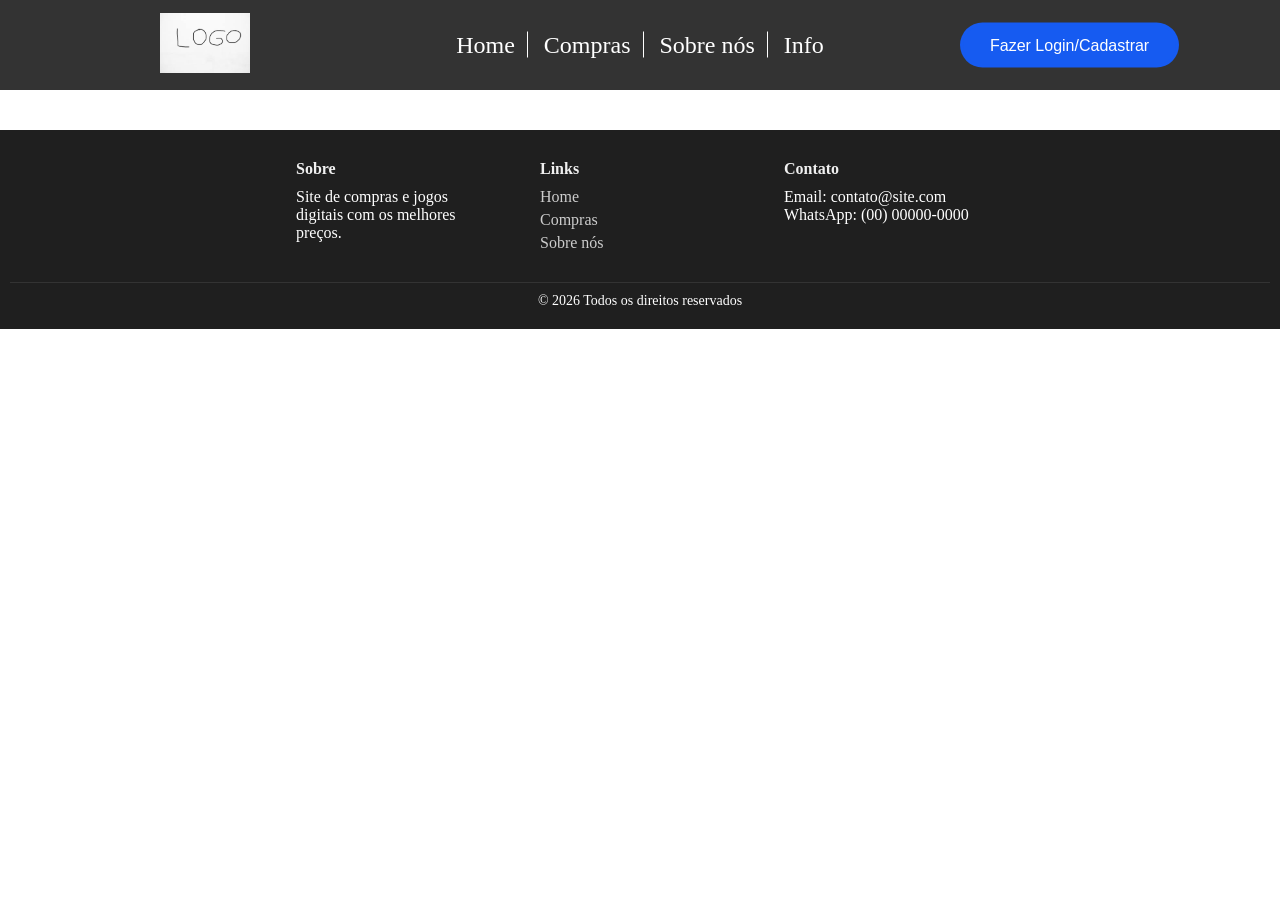
==== html/index.html @ 21523454 "footer" ====
<!DOCTYPE html>
<html lang="pt-br">
<head>
    <meta charset="UTF-8">
    <meta name="viewport" content="width=device-width, initial-scale=1.0">
    <title>Document</title>
    <link rel="stylesheet" href="../style/style-header.css">
    <link rel="stylesheet" href="../style/style-index.css">
    <link rel="stylesheet" href="../style/html-footer.css">

</head>
<body>

    <header class="topo">
        <div class="logo">
            <img src="../img/image.png" alt="">
        </div>
        <nav>
            <ul class="menu">
                <li><a href="index.html">Home</a></li>
                <li><a href="catalogo.html">Compras</a></li>
                <li><a href="">Sobre nós</a></li>
                <li><a href="">Info</a></li>
            </ul>
        </nav>
        <button class="bt" onclick="window.location='login-cadastro.html'">Fazer Login/Cadastrar</button>

    </header>
    <main></main>
    <footer class="footer">
    <div class="footer-container">
        <div class="footer-bloco">
            <h3>Sobre</h3>
            <p>Site de compras e jogos digitais com os melhores preços.</p>
        </div>

        <div class="footer-bloco">
            <h3>Links</h3>
            <a href="./index.html">Home</a>
            <a href="./catalogo.html">Compras</a>
            <a href="#">Sobre nós</a>
        </div>

        <div class="footer-bloco">
            <h3>Contato</h3>
            <p>Email: contato@site.com</p>
            <p>WhatsApp: (00) 00000-0000</p>
        </div>
    </div>

    <div class="footer-bottom">
        <p>© 2026 Todos os direitos reservados</p>
    </div>
</footer>
    
</body>
</html>
---- style/style-header.css ----
* {
    margin: 0 0 0 0;
    padding: 0;
}
.menu li a {
    text-decoration: none;

}
.topo {
    overflow: hidden;
    background: #333;
    height: 10vh;
    margin-bottom: 20px;

}
.logo {
    float: left;
    width: 25%;
    position: relative;
}
.logo img {
    height: 60px;
    left: 50%;
    position: relative;
}
.topo nav {
    position: relative;
    float: left;
    width: 50%;
}
.menu {
    text-align: center;
    list-style: none;
    padding: 0;
}
.menu li {
    display: inline-block;
}
.menu li a {
    font-size: 1.5rem;
    color: #fff;
    padding: 0 12px;
    border-right: solid 1px #ffffff;
}
.menu li a:hover {
    color: #f1d116;
}
.menu li:last-child a {
    border-right: none;
}

@property --angle {
    syntax: "<angle>";
    initial-value: 0deg;
    inherits: false;
}

.logo, nav, .bt {
    top: 50%;
    transform: translate(0, -50%);
}

.bt {
    height: 50%;
    font-size: 1rem;
    position: relative;
    padding: 10px 30px;
    border: none;
    border-radius: 200px;
    background: #165bf1;
    color: #fff;
    overflow: hidden;
    z-index: 1;
}

.bt::before {
    content: "";
    position: absolute;
    inset: -3px;
    border-radius: inherit;
    z-index: -2;

    background: conic-gradient(
        from var(--angle),
        red,
        yellow,
        lime,
        cyan,
        blue,
        magenta,
        red
    );

    opacity: 0;
    animation: girar 2s linear infinite paused;
    transition: opacity .3s;
}

.bt::after {
    content: "";
    position: absolute;
    inset: 3px;
    border-radius: inherit;
    background: #165bf1;
    z-index: -1;
}

.bt:hover::before {
    opacity: 1;
    animation-play-state: running;
}

@keyframes girar {
    from {
        --angle: 0deg;
    }
    to {
        --angle: 360deg;
    }
}
---- style/style-index.css ----
html, body {
    height: 100vh;
    width: 100vw;
}
---- style/html-footer.css ----
.footer {
    background: #1f1f1f;
    color: white;
    padding: 20px 10px;
    margin-top: 40px;
}

.footer-container {
    text-align: center;
}

.footer-bloco {
    display: inline-block;
    vertical-align: top;
    width: 200px;
    margin: 10px 20px;
    text-align: left;
}

.footer-bloco h3 {
    margin-bottom: 10px;
    font-size: 16px;
    color: #f0f0f0;
}

.footer-bloco a {
    display: block;
    color: #ccc;
    text-decoration: none;
    margin-bottom: 5px;
}

.footer-bloco a:hover {
    color: white;
}

.footer-bottom {
    text-align: center;
    margin-top: 15px;
    font-size: 14px;
    border-top: 1px solid #333;
    padding-top: 10px;
}
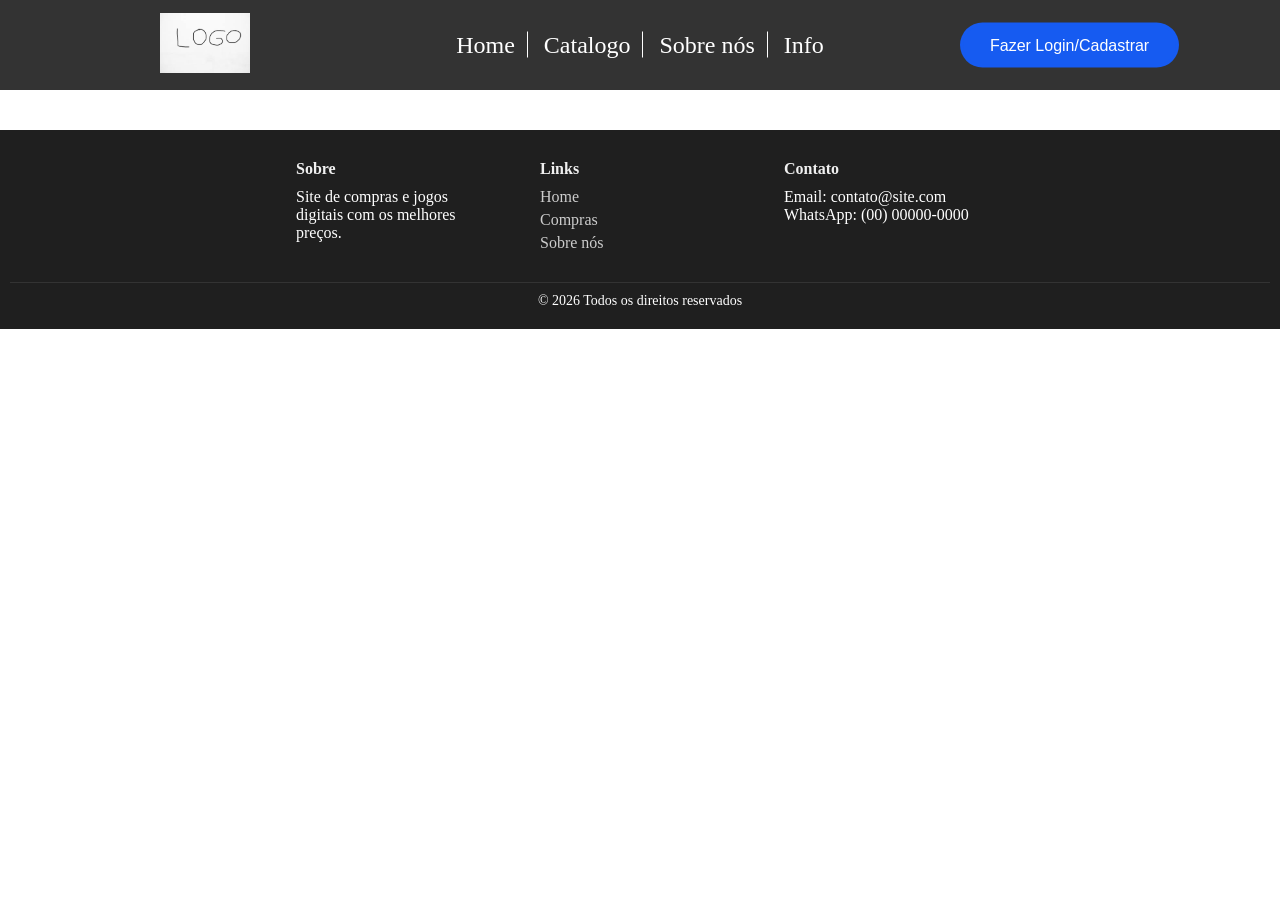
==== commit 2679db8e: "a" ====
--- a/html/index.html
+++ b/html/index.html
@@ -18,7 +18,7 @@
         <nav>
             <ul class="menu">
                 <li><a href="index.html">Home</a></li>
-                <li><a href="catalogo.html">Compras</a></li>
+                <li><a href="catalogo.html">Catalogo</a></li>
                 <li><a href="">Sobre nós</a></li>
                 <li><a href="">Info</a></li>
             </ul>
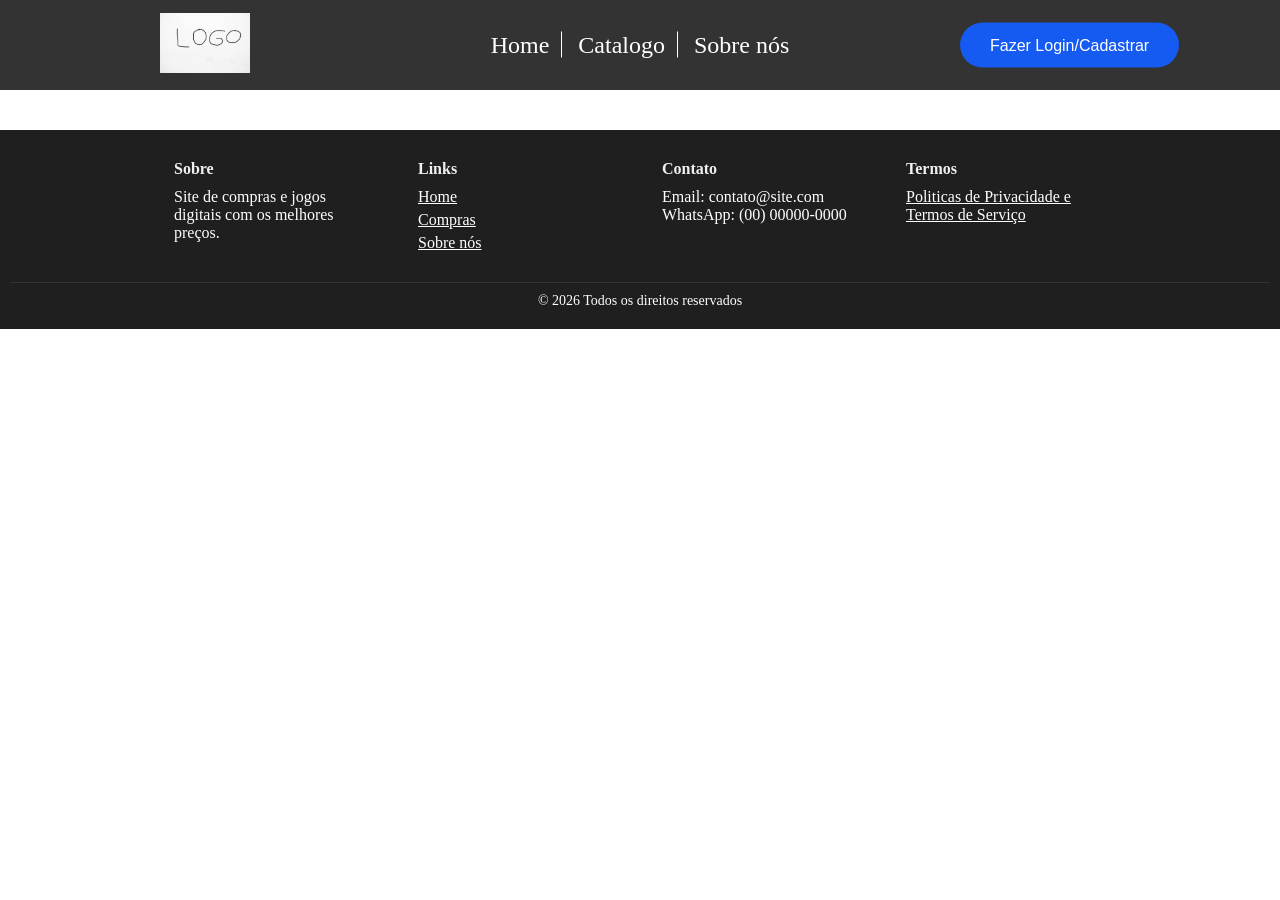
==== commit 990c58a4: "a" ====
--- a/html/index.html
+++ b/html/index.html
@@ -20,7 +20,6 @@
                 <li><a href="index.html">Home</a></li>
                 <li><a href="catalogo.html">Catalogo</a></li>
                 <li><a href="">Sobre nós</a></li>
-                <li><a href="">Info</a></li>
             </ul>
         </nav>
         <button class="bt" onclick="window.location='login-cadastro.html'">Fazer Login/Cadastrar</button>
@@ -28,30 +27,35 @@
     </header>
     <main></main>
     <footer class="footer">
-    <div class="footer-container">
-        <div class="footer-bloco">
-            <h3>Sobre</h3>
-            <p>Site de compras e jogos digitais com os melhores preços.</p>
+        <div class="footer-container">
+            <div class="footer-bloco">
+                <h3>Sobre</h3>
+                <p>Site de compras e jogos digitais com os melhores preços.</p>
+            </div>
+
+            <div class="footer-bloco">
+                <h3>Links</h3>
+                <a href="./index.html">Home</a>
+                <a href="./catalogo.html">Compras</a>
+                <a href="#">Sobre nós</a>
+            </div>
+
+            <div class="footer-bloco">
+                <h3>Contato</h3>
+                <p>Email: contato@site.com</p>
+                <p>WhatsApp: (00) 00000-0000</p>
+            </div>
+            
+            <div class="footer-bloco">
+                <h3>Termos</h3>
+                <a href="info.html">Politicas de Privacidade e Termos de Serviço</a>
+            </div>
         </div>
 
-        <div class="footer-bloco">
-            <h3>Links</h3>
-            <a href="./index.html">Home</a>
-            <a href="./catalogo.html">Compras</a>
-            <a href="#">Sobre nós</a>
+        <div class="footer-bottom">
+            <p>© 2026 Todos os direitos reservados</p>
         </div>
-
-        <div class="footer-bloco">
-            <h3>Contato</h3>
-            <p>Email: contato@site.com</p>
-            <p>WhatsApp: (00) 00000-0000</p>
-        </div>
-    </div>
-
-    <div class="footer-bottom">
-        <p>© 2026 Todos os direitos reservados</p>
-    </div>
-</footer>
+    </footer>
     
 </body>
 </html>
--- a/style/html-footer.css
+++ b/style/html-footer.css
@@ -25,13 +25,12 @@
 
 .footer-bloco a {
     display: block;
-    color: #ccc;
-    text-decoration: none;
+    color: #fff;
     margin-bottom: 5px;
 }
 
 .footer-bloco a:hover {
-    color: white;
+    color: yellow;
 }
 
 .footer-bottom {
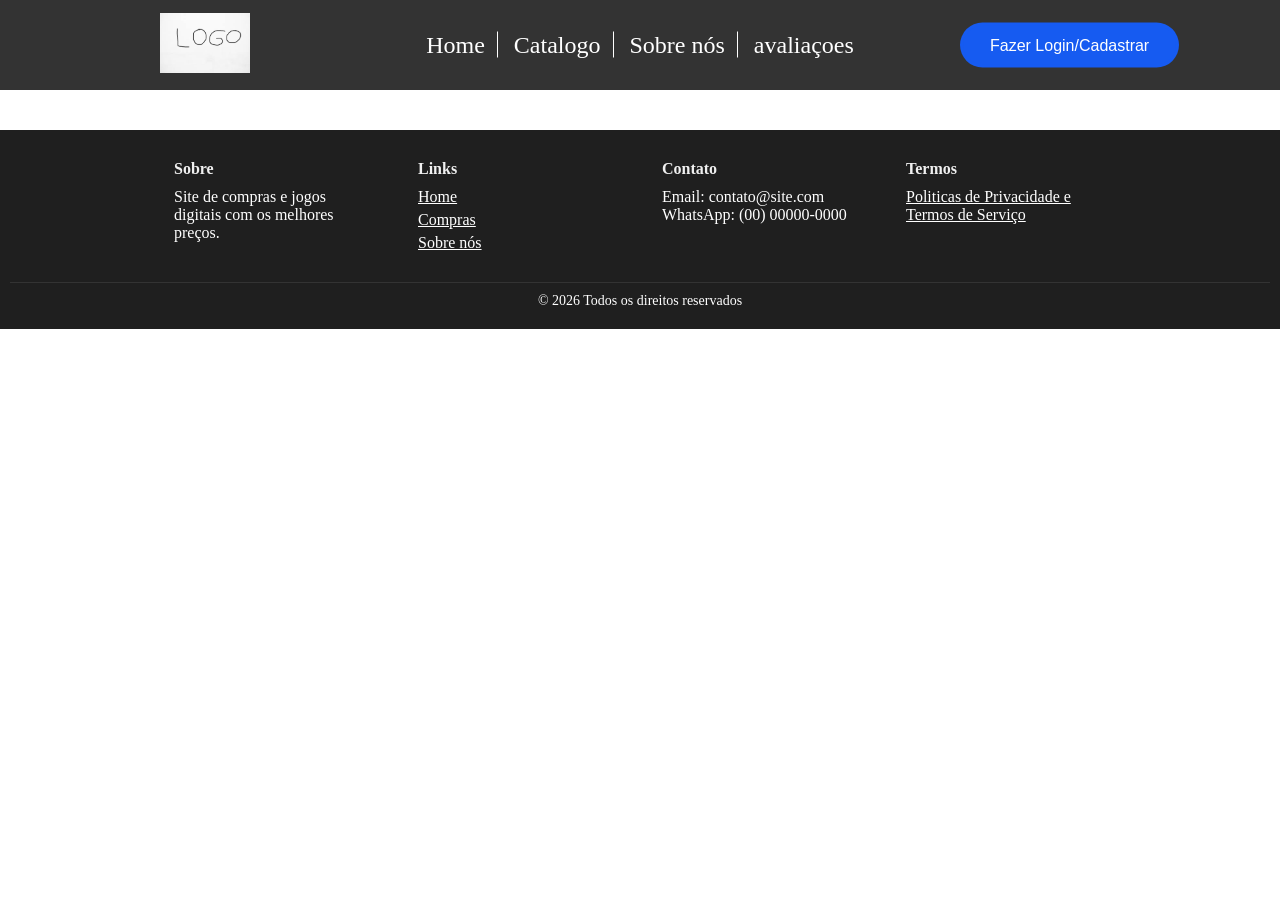
==== commit 74654765: "header e footer" ====
--- a/html/index.html
+++ b/html/index.html
@@ -20,6 +20,7 @@
                 <li><a href="index.html">Home</a></li>
                 <li><a href="catalogo.html">Catalogo</a></li>
                 <li><a href="">Sobre nós</a></li>
+                <li><a href="avaliacao.html">avaliaçoes</a></li>
             </ul>
         </nav>
         <button class="bt" onclick="window.location='login-cadastro.html'">Fazer Login/Cadastrar</button>
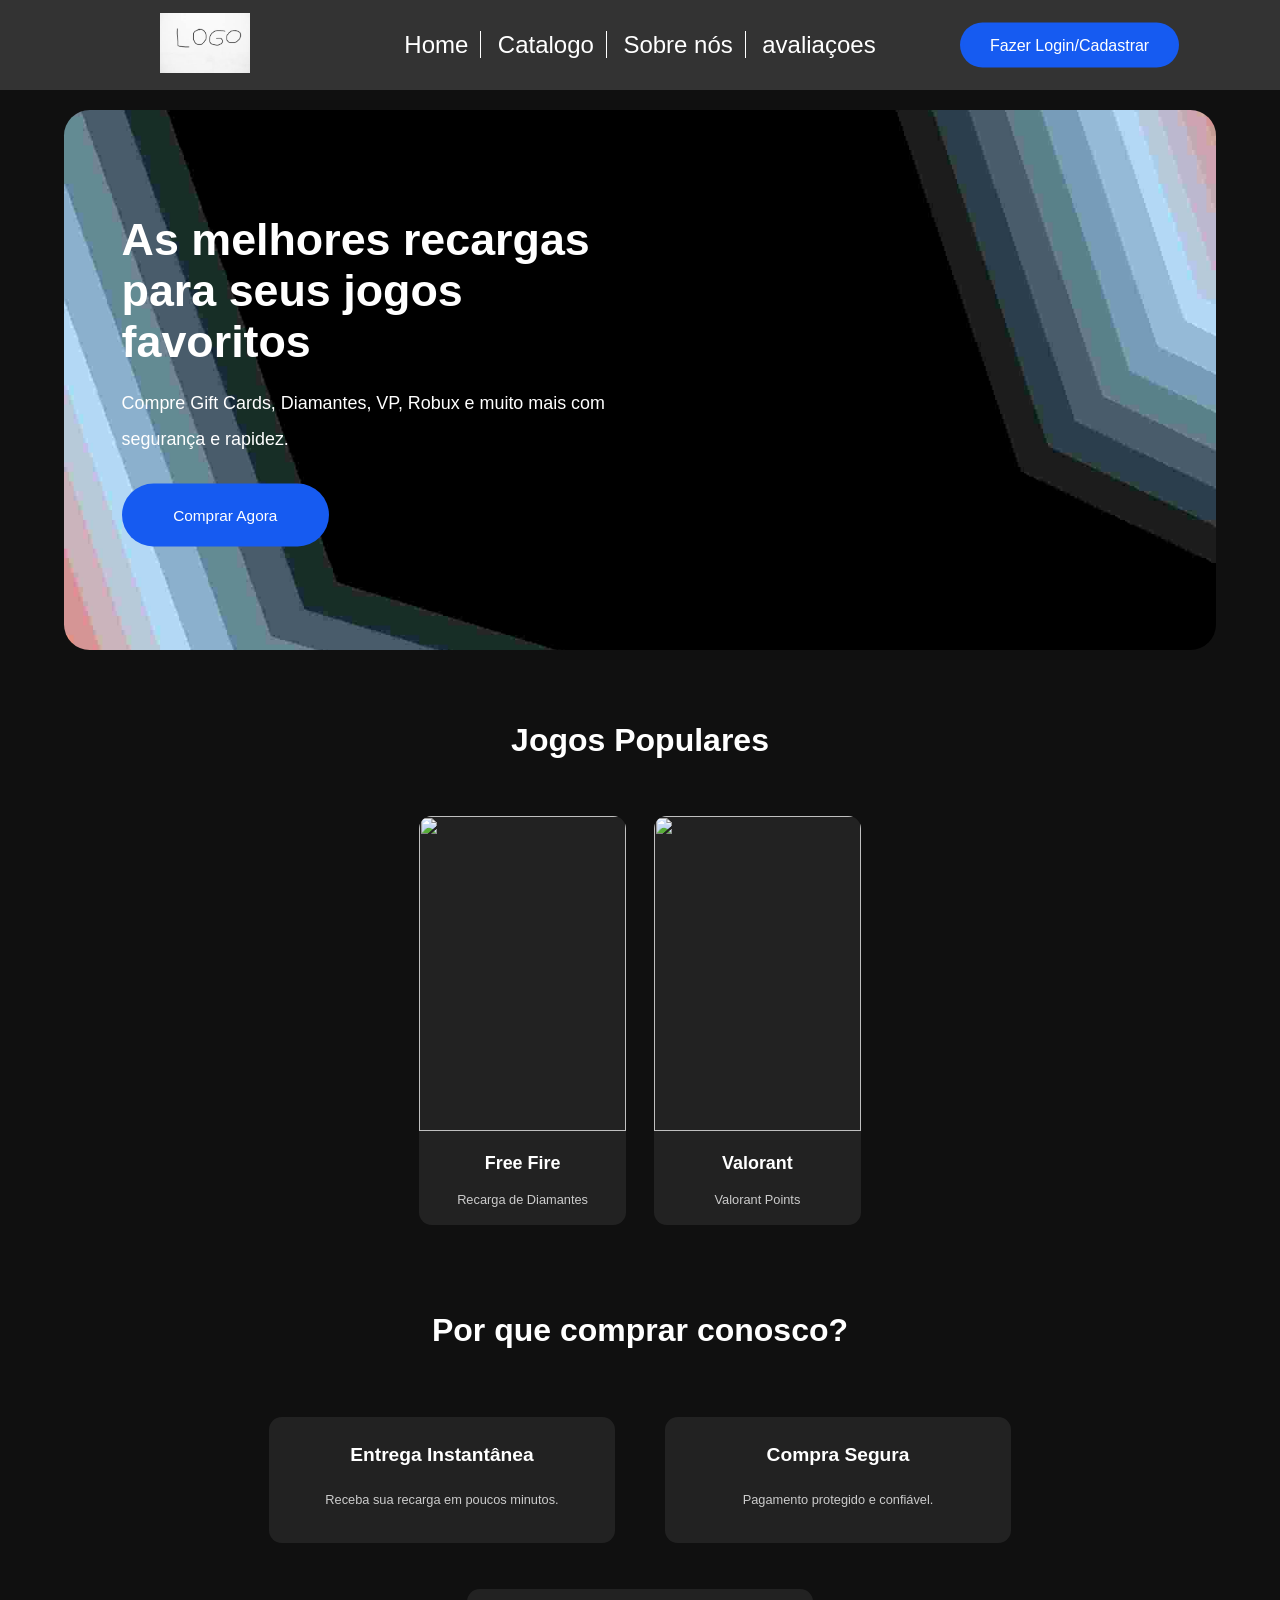
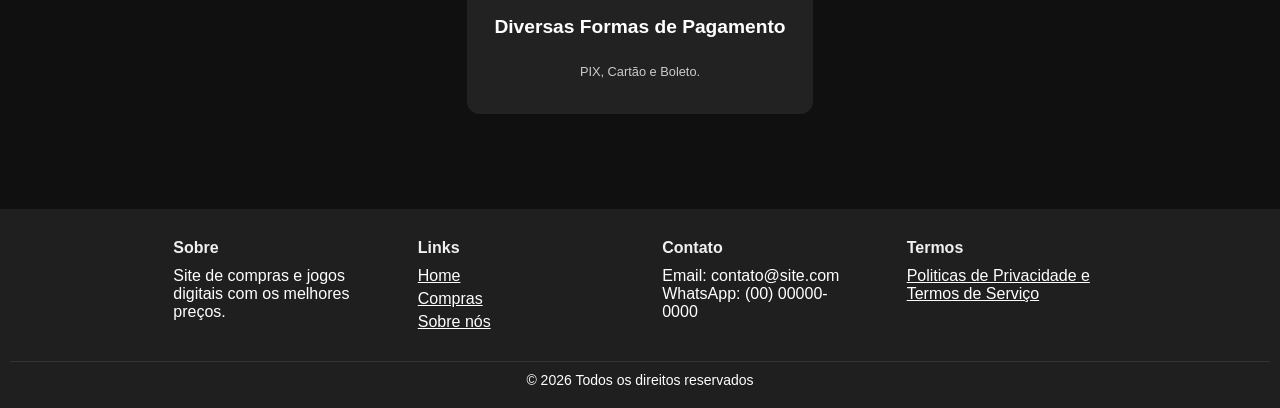
==== commit 5b41a1a8: "ajustes, finais" ====
--- a/html/index.html
+++ b/html/index.html
@@ -17,16 +17,56 @@
         </div>
         <nav>
             <ul class="menu">
-                <li><a href="index.html">Home</a></li>
-                <li><a href="catalogo.html">Catalogo</a></li>
-                <li><a href="">Sobre nós</a></li>
-                <li><a href="avaliacao.html">avaliaçoes</a></li>
+                <li><a href="./index.html">Home</a></li>
+                <li><a href="./catalogo.html">Catalogo</a></li>
+                <li><a href="./sobre-nos.html">Sobre nós</a></li>
+                <li><a href="./avaliacao.html">avaliaçoes</a></li>
             </ul>
         </nav>
         <button class="bt" onclick="window.location='login-cadastro.html'">Fazer Login/Cadastrar</button>
 
     </header>
-    <main></main>
+    <main>
+        <section class="banner">
+            <div class="banner-texto">
+                <h1>As melhores recargas para seus jogos favoritos</h1>
+                <p>Compre Gift Cards, Diamantes, VP, Robux e muito mais com segurança e rapidez.</p>
+
+                <button onclick="window.location='catalogo.html'">
+                    Comprar Agora
+                </button>
+            </div>
+        </section>
+
+        <section class="destaques">
+            <h2>Jogos Populares</h2>
+            <div class="card">
+                <img src="https://encrypted-tbn0.gstatic.com/images?q=tbn:ANd9GcRa6KTSfeGR1RrAelpx9SzhX_AAhbmCHAzamAr0Ja54Qw&s=10" alt="">
+                <h3>Free Fire</h3>
+                <p>Recarga de Diamantes</p>
+            </div>
+            <div class="card">
+                <img src="https://encrypted-tbn0.gstatic.com/images?q=tbn:ANd9GcQpvy1oaQbh9HPpuaU4pQxKpJrdwQNuOeovoccqBWYbBVEqdvGYNQQayCo&s=10" alt="">
+                <h3>Valorant</h3>
+                <p>Valorant Points</p>
+            </div>
+        </section>
+        <section class="vantagens">
+            <h2>Por que comprar conosco?</h2>
+            <div class="vantagem">
+                <h3>Entrega Instantânea</h3>
+                <p>Receba sua recarga em poucos minutos.</p>
+            </div>
+            <div class="vantagem">
+                <h3>Compra Segura</h3>
+                <p>Pagamento protegido e confiável.</p>
+            </div>
+            <div class="vantagem">
+                <h3>Diversas Formas de Pagamento</h3>
+                <p>PIX, Cartão e Boleto.</p>
+            </div>
+        </section>
+    </main>
     <footer class="footer">
         <div class="footer-container">
             <div class="footer-bloco">
@@ -38,7 +78,7 @@
                 <h3>Links</h3>
                 <a href="./index.html">Home</a>
                 <a href="./catalogo.html">Compras</a>
-                <a href="#">Sobre nós</a>
+                <a href="./sobre-nos.html">Sobre nós</a>
             </div>
 
             <div class="footer-bloco">
--- a/style/style-index.css
+++ b/style/style-index.css
@@ -1,4 +1,129 @@
-html, body {
-    height: 100vh;
-    width: 100vw;
+body {
+    width: 100%;
+    min-height: 100vh;
+    background: #101010;
+    font-family: Arial, Helvetica, sans-serif;
+}
+
+.banner {
+    width: 90%;
+    height: 60vh;
+    margin: 2vh auto;
+    border-radius: 2vw;
+    background-image: url("../img/banner.jpg");
+    background-size: cover;
+    background-position: center;
+    position: relative;
+}
+
+.banner-texto {
+    width: 45%;
+    position: absolute;
+    top: 50%;
+    left: 5%;
+    transform: translateY(-50%);
+    color: white;
+}
+
+.banner-texto h1 {
+    font-size: 3.5vw;
+    margin-bottom: 2vh;
+}
+
+.banner-texto p {
+    font-size: 1.4vw;
+    margin-bottom: 3vh;
+    line-height: 4vh;
+}
+
+.banner-texto button {
+    width: 40%;
+    height: 7vh;
+    font-size: 1.2vw;
+    border: none;
+    border-radius: 5vw;
+    background: #165bf1;
+    color: white;
+    cursor: pointer;
+}
+
+.banner-texto button:hover {
+    background: #2b73ff;
+}
+
+.destaques {
+    width: 90%;
+    margin: 8vh auto;
+    text-align: center;
+}
+
+.destaques h2 {
+    color: white;
+    margin-bottom: 5vh;
+    font-size: 2.5vw;
+}
+
+.card {
+    display: inline-block;
+    width: 18%;
+    margin: 1%;
+    background: #222;
+    border-radius: 1vw;
+    overflow: hidden;
+    color: white;
+}
+
+.vantagem:hover, .card:hover {
+    transform: translateY(-1vh);
+    transition: 0.5s;
+}
+
+.card img {
+    width: 100%;
+    height: 35vh;
+}
+
+.card h3 {
+    margin-top: 2vh;
+    font-size: 1.4vw;
+}
+
+.card p {
+    margin: 2vh;
+    font-size: 1vw;
+    color: #cccccc;
+}
+
+.vantagens {
+    width: 90%;
+    margin: 8vh auto;
+    text-align: center;
+}
+
+.vantagens h2 {
+    color: white;
+    margin-bottom: 5vh;
+    font-size: 2.5vw;
+}
+
+.vantagem {
+    display: inline-block;
+    width: 26%;
+    margin: 2%;
+    padding: 3vh 2%;
+    background: #222;
+    color: white;
+    border-radius: 1vw;
+    vertical-align: top;
+}
+
+.vantagem h3 {
+    margin-bottom: 2vh;
+    font-size: 1.5vw;
+}
+
+.vantagem p {
+    font-size: 1vw;
+    line-height: 3.5vh;
+    color: #ccc;
 }
